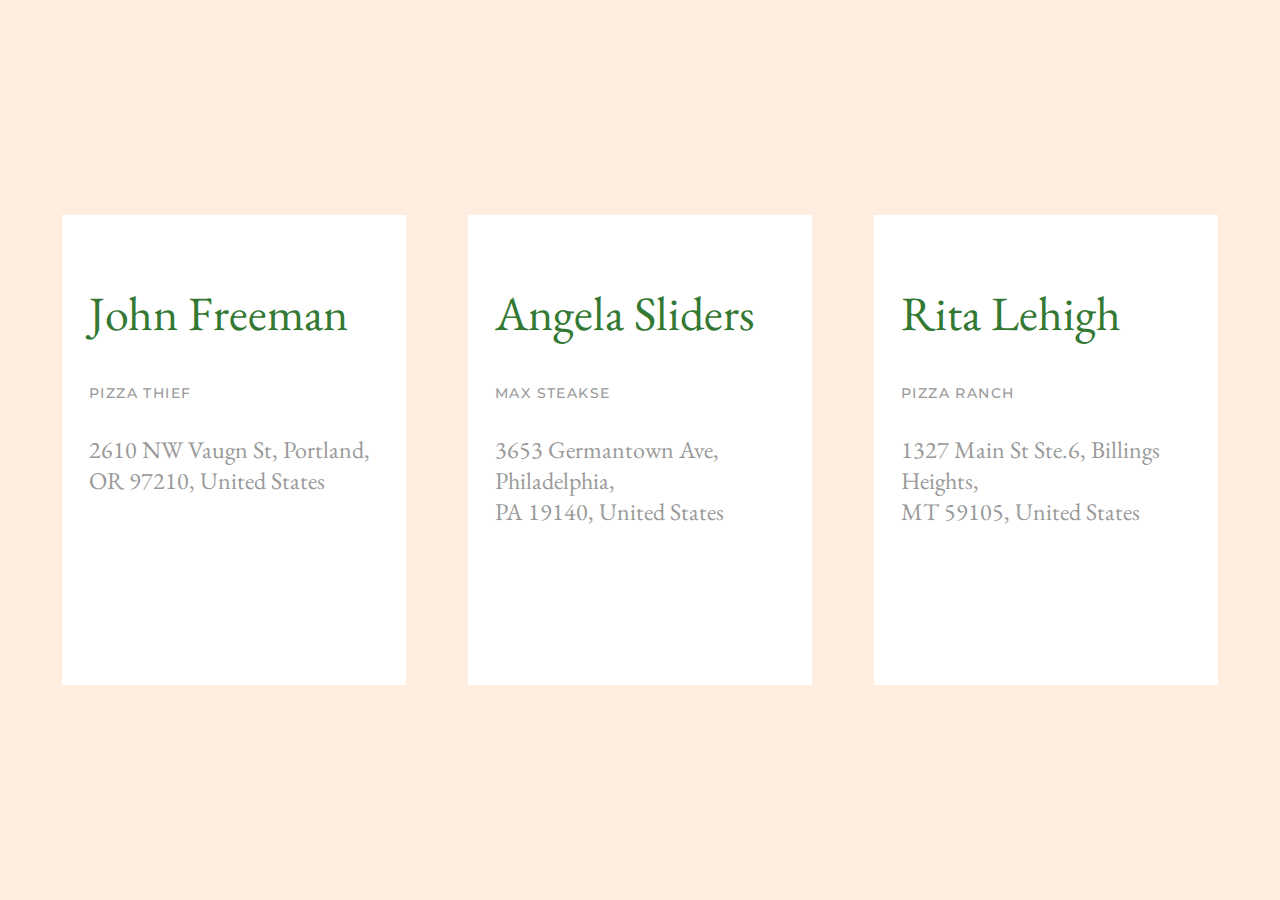
==== uibuild-biz-cards/index.html @ e1769378 "exercise done" ====
<!DOCTYPE html>
<html lang="en">
  <head>
    <meta charset="UTF-8" />
    <meta http-equiv="X-UA-Compatible" content="IE=edge" />
    <meta name="viewport" content="width=device-width, initial-scale=1.0" />
    <title>Document</title>
    <link rel="preconnect" href="https://fonts.googleapis.com" />
    <link rel="preconnect" href="https://fonts.gstatic.com" crossorigin />
    <link
      href="https://fonts.googleapis.com/css2?family=EB+Garamond:wght@400;500;700&family=Montserrat:wght@500&family=Poppins:wght@100;300;400;700&display=swap"
      rel="stylesheet"
    />
    <link rel="stylesheet" href="style.css" />
  </head>
  <body>
    <div>
      <h2>John Freeman</h2>
      <h6>pizza thief</h6>
      <p>2610 NW Vaugn St, Portland,<br />OR 97210, United States</p>
    </div>
    <div>
      <h2>Angela Sliders</h2>
      <h6>max steakse</h6>
      <p>3653 Germantown Ave, Philadelphia,<br />PA 19140, United States</p>
    </div>

    <div>
      <h2>Rita Lehigh</h2>
      <h6>pizza ranch</h6>
      <p>1327 Main St Ste.6, Billings Heights,<br />MT 59105, United States</p>
    </div>
  </body>
</html>
---- uibuild-biz-cards/style.css ----
* {
  font-family: "EB Garamond", serif;
}

body {
  background-color: #ffeedf;
  display: -webkit-box;
  display: -ms-flexbox;
  display: flex;
  -webkit-box-orient: horizontal;
  -webkit-box-direction: normal;
      -ms-flex-flow: row wrap;
          flex-flow: row wrap;
  -webkit-box-align: center;
      -ms-flex-align: center;
          align-items: center;
  -webkit-box-pack: center;
      -ms-flex-pack: center;
          justify-content: center;
  gap: 62px;
  width: 100%;
  height: 100vh;
  margin: 0;
}

body div {
  width: 290px;
  height: 416px;
  background-color: #fff;
  padding: 27px;
}

body div h2 {
  color: #337933;
  font-size: 48px;
  font-weight: 400;
}

body div h6 {
  color: #999;
  font-size: 14px;
  letter-spacing: 0.1em;
  font-weight: 500;
  font-family: "Montserrat", sans-serif;
  text-transform: uppercase;
}

body div p {
  color: #999;
  font-size: 24px;
  font-weight: 300;
}
/*# sourceMappingURL=style.css.map */
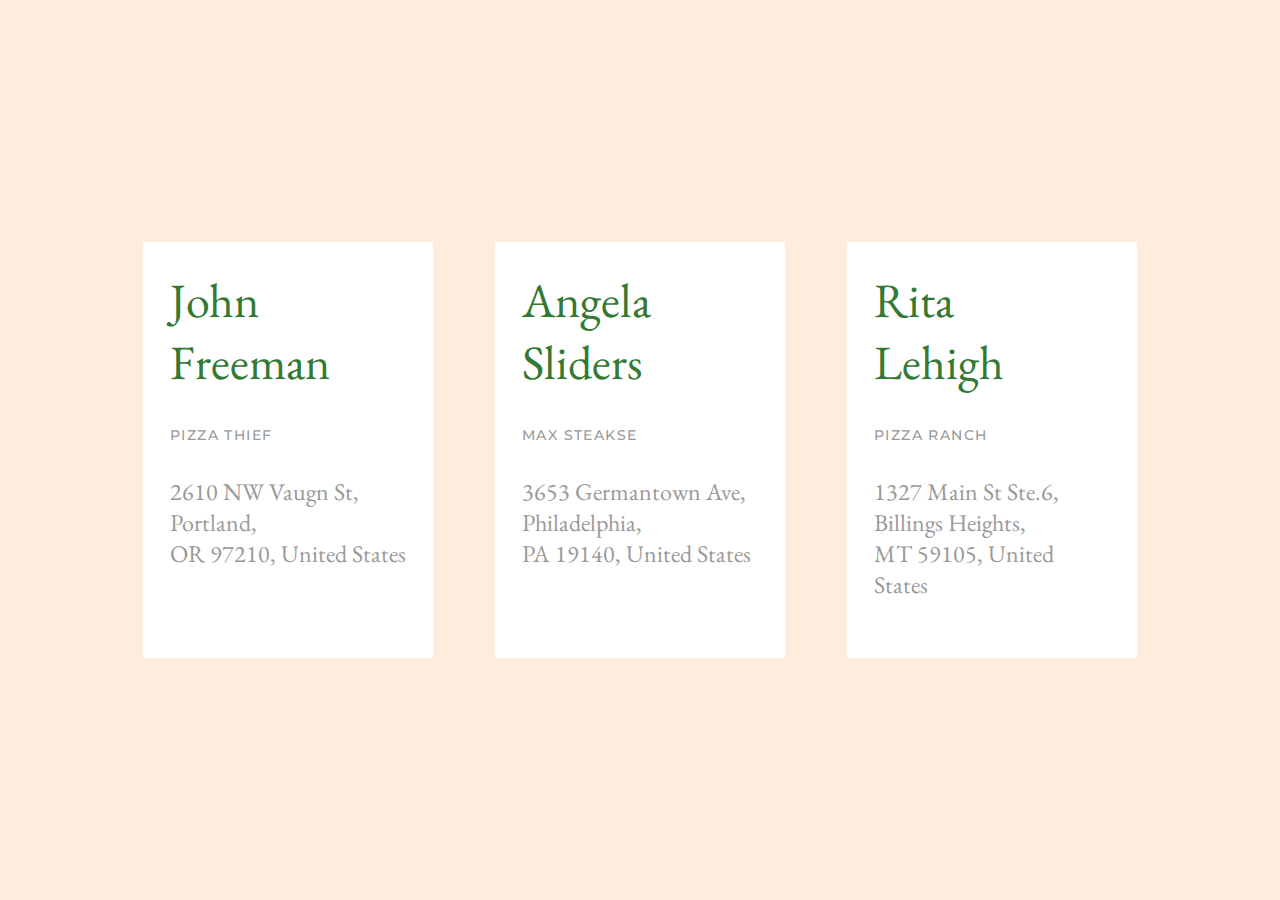
==== commit 1797873a: "minor changes" ====
--- a/uibuild-biz-cards/index.html
+++ b/uibuild-biz-cards/index.html
@@ -26,7 +26,7 @@
     </div>
 
     <div>
-      <h2>Rita Lehigh</h2>
+      <h2>Rita <br />Lehigh</h2>
       <h6>pizza ranch</h6>
       <p>1327 Main St Ste.6, Billings Heights,<br />MT 59105, United States</p>
     </div>
--- a/uibuild-biz-cards/style.css
+++ b/uibuild-biz-cards/style.css
@@ -24,6 +24,8 @@
 }
 
 body div {
+  -webkit-box-sizing: border-box;
+          box-sizing: border-box;
   width: 290px;
   height: 416px;
   background-color: #fff;
@@ -34,6 +36,7 @@
   color: #337933;
   font-size: 48px;
   font-weight: 400;
+  margin: 0;
 }
 
 body div h6 {
